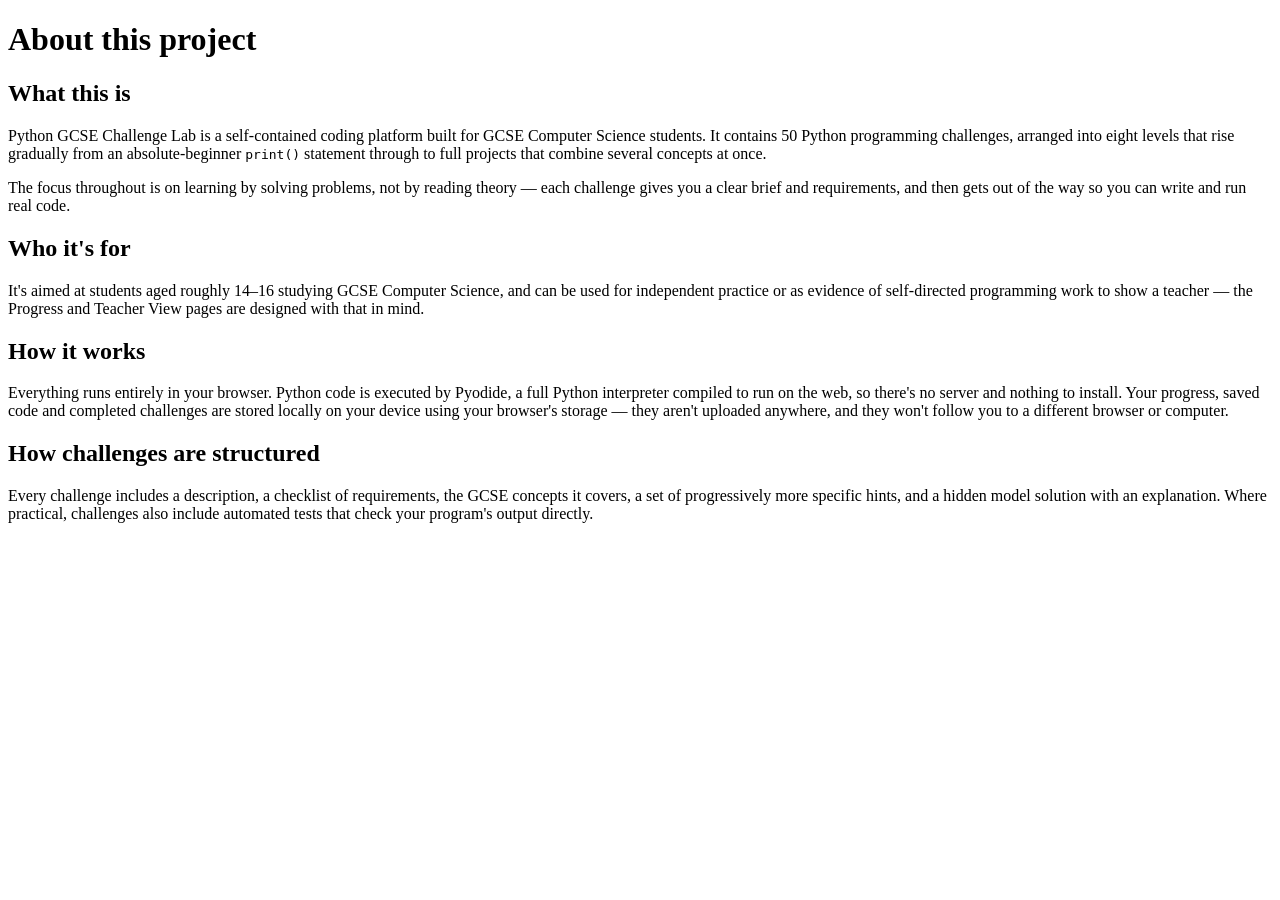
==== about.html @ 59bf7b8e "Add files via upload" ====
<!DOCTYPE html>
<html lang="en">
<head>
<meta charset="UTF-8" />
<meta name="viewport" content="width=device-width, initial-scale=1.0" />
<title>About — Python GCSE Challenge Lab</title>
<link rel="stylesheet" href="css/style.css" />
</head>
<body data-page="about">
<header id="site-header" class="site-header"></header>

<main class="page page-narrow">
  <h1 class="eyebrow-free-title">About this project</h1>

  <div class="about-block">
    <h2>What this is</h2>
    <p>Python GCSE Challenge Lab is a self-contained coding platform built for GCSE Computer Science students. It contains 50 Python programming challenges, arranged into eight levels that rise gradually from an absolute-beginner <code>print()</code> statement through to full projects that combine several concepts at once.</p>
    <p>The focus throughout is on learning by solving problems, not by reading theory — each challenge gives you a clear brief and requirements, and then gets out of the way so you can write and run real code.</p>
  </div>

  <div class="about-block">
    <h2>Who it's for</h2>
    <p>It's aimed at students aged roughly 14–16 studying GCSE Computer Science, and can be used for independent practice or as evidence of self-directed programming work to show a teacher — the Progress and Teacher View pages are designed with that in mind.</p>
  </div>

  <div class="about-block">
    <h2>How it works</h2>
    <p>Everything runs entirely in your browser. Python code is executed by Pyodide, a full Python interpreter compiled to run on the web, so there's no server and nothing to install. Your progress, saved code and completed challenges are stored locally on your device using your browser's storage — they aren't uploaded anywhere, and they won't follow you to a different browser or computer.</p>
  </div>

  <div class="about-block">
    <h2>How challenges are structured</h2>
    <p>Every challenge includes a description, a checklist of requirements, the GCSE concepts it covers, a set of progressively more specific hints, and a hidden model solution with an explanation. Where practical, challenges also include automated tests that check your program's output directly.</p>
  </div>
</main>

<footer id="site-footer" class="site-footer"></footer>

<script src="js/app.js"></script>
</body>
</html>
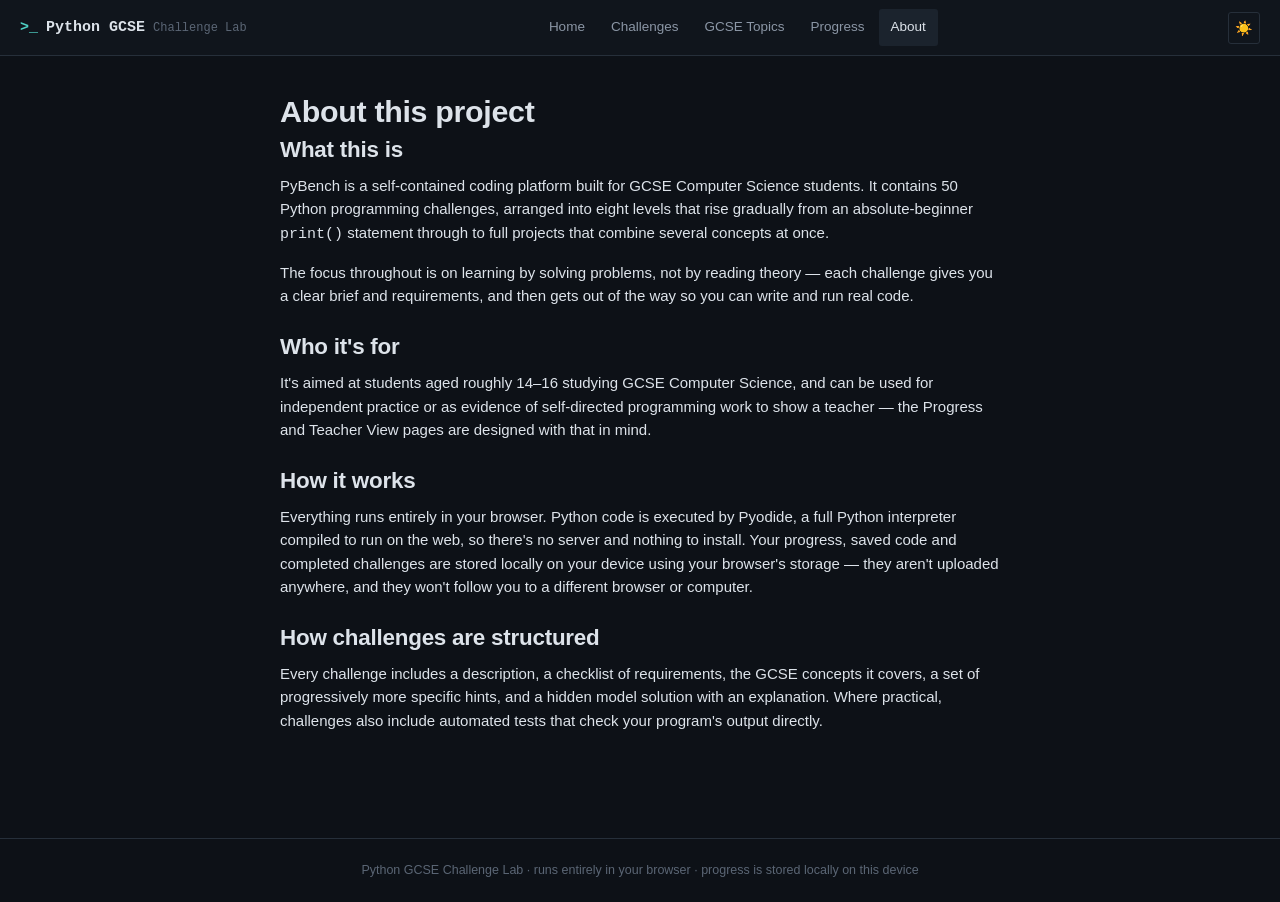
==== commit b34a8989: "Add files via upload" ====
--- a/about.html
+++ b/about.html
@@ -3,7 +3,8 @@
 <head>
 <meta charset="UTF-8" />
 <meta name="viewport" content="width=device-width, initial-scale=1.0" />
-<title>About — Python GCSE Challenge Lab</title>
+<title>About — PyBench</title>
+<link rel="icon" type="image/svg+xml" href="favicon.svg" />
 <link rel="stylesheet" href="css/style.css" />
 </head>
 <body data-page="about">
@@ -14,7 +15,7 @@
 
   <div class="about-block">
     <h2>What this is</h2>
-    <p>Python GCSE Challenge Lab is a self-contained coding platform built for GCSE Computer Science students. It contains 50 Python programming challenges, arranged into eight levels that rise gradually from an absolute-beginner <code>print()</code> statement through to full projects that combine several concepts at once.</p>
+    <p>PyBench is a self-contained coding platform built for GCSE Computer Science students. It contains 50 Python programming challenges, arranged into eight levels that rise gradually from an absolute-beginner <code>print()</code> statement through to full projects that combine several concepts at once.</p>
     <p>The focus throughout is on learning by solving problems, not by reading theory — each challenge gives you a clear brief and requirements, and then gets out of the way so you can write and run real code.</p>
   </div>
 
--- a/css/style.css
+++ b/css/style.css
@@ -0,0 +1,613 @@
+/* ==========================================================================
+   Python GCSE Challenge Lab — Stylesheet
+   Design language: a quiet, IDE-like workspace. Dark charcoal/navy base,
+   a single cyan accent reserved for interactive/active elements, and a
+   monospace face wherever code or code-like data appears.
+   ========================================================================== */
+
+:root {
+  /* Color: dark theme (default) */
+  --bg: #0d1117;
+  --bg-raised: #10151c;
+  --surface: #151b23;
+  --surface-2: #1b232d;
+  --border: #262f3a;
+  --border-strong: #34404d;
+  --text: #dde3ea;
+  --text-dim: #8b96a5;
+  --text-faint: #5b6675;
+  --accent: #4fd1c5;
+  --accent-strong: #7fe4da;
+  --accent-contrast: #04201d;
+  --warn: #e8b04b;
+  --good: #5fce8a;
+  --bad: #e8706b;
+
+  --mono: "SFMono-Regular", "JetBrains Mono", Consolas, "Liberation Mono", Menlo, monospace;
+  --sans: -apple-system, "Segoe UI", Roboto, "Helvetica Neue", Arial, sans-serif;
+
+  --radius: 6px;
+  --radius-sm: 3px;
+  --shadow: 0 8px 24px rgba(0, 0, 0, 0.35);
+
+  --header-h: 56px;
+}
+
+:root[data-theme="light"] {
+  --bg: #f4f6f8;
+  --bg-raised: #ffffff;
+  --surface: #ffffff;
+  --surface-2: #eef1f4;
+  --border: #d7dce2;
+  --border-strong: #b9c1cb;
+  --text: #182028;
+  --text-dim: #4d5865;
+  --text-faint: #8794a3;
+  --accent: #0f8a7c;
+  --accent-strong: #0b6a5f;
+  --accent-contrast: #ffffff;
+  --warn: #9a6a0c;
+  --good: #1f8f52;
+  --bad: #c23b35;
+  --shadow: 0 8px 24px rgba(20, 30, 40, 0.12);
+}
+
+/* ---------------------------------- Reset --------------------------------- */
+
+*, *::before, *::after { box-sizing: border-box; }
+
+html { color-scheme: dark; }
+:root[data-theme="light"] html { color-scheme: light; }
+
+body {
+  margin: 0;
+  background: var(--bg);
+  color: var(--text);
+  font-family: var(--sans);
+  font-size: 15px;
+  line-height: 1.55;
+  -webkit-font-smoothing: antialiased;
+}
+
+h1, h2, h3, h4 { font-family: var(--sans); font-weight: 650; line-height: 1.25; margin: 0 0 0.5em; letter-spacing: -0.01em; }
+h1 { font-size: 1.9rem; }
+h2 { font-size: 1.4rem; }
+h3 { font-size: 1.1rem; }
+p { margin: 0 0 1em; color: var(--text); }
+a { color: var(--accent-strong); text-decoration: none; }
+a:hover { text-decoration: underline; }
+code, pre, .mono { font-family: var(--mono); }
+ul, ol { padding-left: 1.3em; }
+
+:focus-visible {
+  outline: 2px solid var(--accent);
+  outline-offset: 2px;
+}
+
+button {
+  font-family: var(--sans);
+  cursor: pointer;
+}
+
+/* ---------------------------------- Layout -------------------------------- */
+
+.site-header {
+  height: var(--header-h);
+  border-bottom: 1px solid var(--border);
+  background: var(--bg-raised);
+  display: flex;
+  align-items: center;
+  justify-content: space-between;
+  padding: 0 20px;
+  position: sticky;
+  top: 0;
+  z-index: 50;
+}
+
+.brand {
+  display: flex;
+  align-items: baseline;
+  gap: 8px;
+  font-family: var(--mono);
+  font-weight: 700;
+  font-size: 15px;
+  color: var(--text);
+}
+.brand .brand-mark { color: var(--accent); }
+.brand .brand-sub { color: var(--text-faint); font-weight: 500; font-size: 12px; }
+
+.main-nav {
+  display: flex;
+  gap: 2px;
+}
+.main-nav a {
+  color: var(--text-dim);
+  font-size: 13.5px;
+  padding: 8px 12px;
+  border-radius: var(--radius-sm);
+}
+.main-nav a:hover { color: var(--text); text-decoration: none; background: var(--surface-2); }
+.main-nav a.active { color: var(--text); background: var(--surface-2); }
+
+.header-actions { display: flex; align-items: center; gap: 10px; }
+
+.icon-btn {
+  background: transparent;
+  border: 1px solid var(--border);
+  color: var(--text-dim);
+  border-radius: var(--radius-sm);
+  width: 32px;
+  height: 32px;
+  display: flex;
+  align-items: center;
+  justify-content: center;
+  font-size: 14px;
+}
+.icon-btn:hover { color: var(--text); border-color: var(--border-strong); }
+
+.page {
+  max-width: 1180px;
+  margin: 0 auto;
+  padding: 36px 20px 80px;
+}
+.page-narrow { max-width: 760px; }
+.page-wide { max-width: 1360px; }
+
+.eyebrow-free-title { margin-bottom: 6px; }
+.page-lede { color: var(--text-dim); max-width: 640px; }
+
+/* ---------------------------------- Buttons ------------------------------- */
+
+.btn {
+  display: inline-flex;
+  align-items: center;
+  gap: 8px;
+  border-radius: var(--radius-sm);
+  padding: 9px 16px;
+  font-size: 13.5px;
+  font-weight: 600;
+  border: 1px solid var(--border-strong);
+  background: var(--surface-2);
+  color: var(--text);
+}
+.btn:hover { border-color: var(--text-faint); text-decoration: none; }
+.btn-primary {
+  background: var(--accent);
+  border-color: var(--accent);
+  color: var(--accent-contrast);
+}
+.btn-primary:hover { background: var(--accent-strong); border-color: var(--accent-strong); }
+.btn-ghost {
+  background: transparent;
+  border-color: transparent;
+  color: var(--text-dim);
+}
+.btn-ghost:hover { color: var(--text); background: var(--surface-2); }
+.btn-danger { color: var(--bad); border-color: var(--border); background: transparent; }
+.btn-danger:hover { border-color: var(--bad); }
+.btn-sm { padding: 6px 11px; font-size: 12.5px; }
+.btn:disabled { opacity: 0.45; cursor: not-allowed; }
+
+/* ---------------------------------- Cards --------------------------------- */
+
+.panel {
+  background: var(--surface);
+  border: 1px solid var(--border);
+  border-radius: var(--radius);
+}
+
+.card {
+  background: var(--surface);
+  border: 1px solid var(--border);
+  border-radius: var(--radius);
+  padding: 16px;
+}
+
+/* --------------------------------- Home hero ------------------------------ */
+
+.hero {
+  border: 1px solid var(--border);
+  background: var(--bg-raised);
+  border-radius: var(--radius);
+  padding: 40px;
+  display: grid;
+  grid-template-columns: 1.1fr 0.9fr;
+  gap: 32px;
+  align-items: center;
+}
+@media (max-width: 860px) { .hero { grid-template-columns: 1fr; padding: 24px; } }
+
+.hero h1 { font-size: 2.1rem; margin-bottom: 12px; }
+.hero p.lede { color: var(--text-dim); font-size: 16px; margin-bottom: 22px; }
+.hero-actions { display: flex; gap: 10px; flex-wrap: wrap; }
+
+.hero-console {
+  font-family: var(--mono);
+  font-size: 13px;
+  background: var(--bg);
+  border: 1px solid var(--border);
+  border-radius: var(--radius);
+  overflow: hidden;
+}
+.hero-console .console-bar {
+  display: flex;
+  gap: 6px;
+  padding: 9px 12px;
+  border-bottom: 1px solid var(--border);
+  background: var(--surface);
+}
+.hero-console .dot { width: 9px; height: 9px; border-radius: 50%; background: var(--border-strong); }
+.hero-console pre { margin: 0; padding: 16px; color: var(--text-dim); white-space: pre-wrap; }
+.hero-console .out-good { color: var(--good); }
+.hero-console .out-prompt { color: var(--accent-strong); }
+
+.home-stats {
+  display: grid;
+  grid-template-columns: repeat(4, 1fr);
+  gap: 14px;
+  margin: 30px 0;
+}
+@media (max-width: 700px) { .home-stats { grid-template-columns: repeat(2, 1fr); } }
+.stat-block { border: 1px solid var(--border); border-radius: var(--radius); padding: 16px; }
+.stat-block .num { font-family: var(--mono); font-size: 1.6rem; font-weight: 700; color: var(--accent); }
+.stat-block .lbl { color: var(--text-dim); font-size: 13px; margin-top: 4px; }
+
+.level-strip { display: flex; flex-direction: column; gap: 8px; margin-top: 14px; }
+.level-row {
+  display: grid;
+  grid-template-columns: 90px 1fr auto;
+  align-items: center;
+  gap: 14px;
+  padding: 10px 14px;
+  border: 1px solid var(--border);
+  border-radius: var(--radius-sm);
+  background: var(--surface);
+}
+.level-row .level-tag { font-family: var(--mono); font-size: 12px; color: var(--accent-strong); }
+.level-row .level-name { font-size: 13.5px; }
+.level-row .level-count { font-size: 12px; color: var(--text-faint); font-family: var(--mono); }
+
+/* ------------------------------ Challenge list ----------------------------- */
+
+.filter-bar {
+  display: flex;
+  gap: 10px;
+  flex-wrap: wrap;
+  align-items: center;
+  margin-bottom: 22px;
+  padding: 14px;
+  border: 1px solid var(--border);
+  border-radius: var(--radius);
+  background: var(--surface);
+}
+.filter-bar input[type="search"],
+.filter-bar select {
+  background: var(--bg);
+  border: 1px solid var(--border-strong);
+  color: var(--text);
+  border-radius: var(--radius-sm);
+  padding: 8px 10px;
+  font-size: 13px;
+  font-family: var(--sans);
+}
+.filter-bar input[type="search"] { flex: 1 1 200px; min-width: 160px; }
+.filter-bar label { font-size: 12px; color: var(--text-faint); margin-right: 6px; }
+.filter-group { display: flex; align-items: center; }
+.filter-count { margin-left: auto; font-size: 12.5px; color: var(--text-faint); font-family: var(--mono); }
+
+.challenge-grid {
+  display: grid;
+  grid-template-columns: repeat(auto-fill, minmax(280px, 1fr));
+  gap: 14px;
+}
+
+.challenge-card {
+  border: 1px solid var(--border);
+  border-radius: var(--radius);
+  background: var(--surface);
+  padding: 16px;
+  display: flex;
+  flex-direction: column;
+  gap: 10px;
+  transition: border-color 0.12s ease;
+}
+.challenge-card:hover { border-color: var(--border-strong); text-decoration: none; }
+.challenge-card .cc-top { display: flex; justify-content: space-between; align-items: flex-start; gap: 8px; }
+.challenge-card .cc-id { font-family: var(--mono); color: var(--text-faint); font-size: 12px; }
+.challenge-card h3 { font-size: 15px; margin: 0; color: var(--text); }
+.challenge-card .cc-desc { color: var(--text-dim); font-size: 13px; margin: 0; }
+.challenge-card .cc-meta { display: flex; gap: 6px; flex-wrap: wrap; }
+.challenge-card .cc-footer { margin-top: auto; display: flex; justify-content: space-between; align-items: center; }
+
+.badge {
+  font-size: 11px;
+  font-family: var(--mono);
+  padding: 3px 7px;
+  border-radius: var(--radius-sm);
+  border: 1px solid var(--border-strong);
+  color: var(--text-dim);
+  white-space: nowrap;
+}
+.badge-level { color: var(--accent-strong); border-color: rgba(79, 209, 197, 0.35); }
+.badge-stretch { color: var(--warn); border-color: rgba(232, 176, 75, 0.4); }
+.badge-done { color: var(--good); border-color: rgba(95, 206, 138, 0.4); }
+.badge-progress { color: var(--warn); border-color: rgba(232, 176, 75, 0.4); }
+
+.status-dot { width: 8px; height: 8px; border-radius: 50%; display: inline-block; }
+.status-dot.done { background: var(--good); }
+.status-dot.viewed { background: var(--warn); }
+.status-dot.new { background: var(--text-faint); }
+
+/* --------------------------------- Detail page ----------------------------- */
+
+.challenge-header {
+  display: flex;
+  justify-content: space-between;
+  align-items: flex-start;
+  gap: 16px;
+  margin-bottom: 18px;
+  flex-wrap: wrap;
+}
+.challenge-header .ch-meta-line {
+  font-family: var(--mono);
+  color: var(--text-faint);
+  font-size: 12.5px;
+  margin-bottom: 6px;
+}
+
+.workbench {
+  display: grid;
+  grid-template-columns: minmax(300px, 420px) 1fr;
+  gap: 16px;
+  align-items: start;
+}
+@media (max-width: 980px) { .workbench { grid-template-columns: 1fr; } }
+
+.brief-panel { padding: 20px; }
+.brief-section { margin-bottom: 20px; }
+.brief-section:last-child { margin-bottom: 0; }
+.brief-section h4 {
+  font-size: 11.5px;
+  color: var(--text-faint);
+  margin-bottom: 8px;
+  font-weight: 700;
+}
+.req-list { list-style: none; padding: 0; margin: 0; display: flex; flex-direction: column; gap: 6px; }
+.req-list li { display: flex; gap: 8px; align-items: flex-start; font-size: 13.5px; color: var(--text-dim); }
+.req-list li::before { content: "—"; color: var(--text-faint); }
+.concept-chips { display: flex; flex-wrap: wrap; gap: 6px; }
+.chip {
+  font-family: var(--mono);
+  font-size: 11.5px;
+  padding: 3px 8px;
+  border-radius: var(--radius-sm);
+  background: var(--surface-2);
+  border: 1px solid var(--border);
+  color: var(--text-dim);
+}
+.example-block { background: var(--bg); border: 1px solid var(--border); border-radius: var(--radius-sm); padding: 10px 12px; font-family: var(--mono); font-size: 12.5px; color: var(--text-dim); white-space: pre-wrap; }
+
+.editor-panel { display: flex; flex-direction: column; gap: 12px; }
+
+.editor-toolbar {
+  display: flex;
+  align-items: center;
+  gap: 8px;
+  padding: 8px 10px;
+  border: 1px solid var(--border);
+  border-radius: var(--radius) var(--radius) 0 0;
+  background: var(--surface);
+  border-bottom: none;
+}
+.editor-toolbar .tb-label { font-family: var(--mono); font-size: 12px; color: var(--text-faint); margin-right: auto; }
+
+.code-shell {
+  border: 1px solid var(--border);
+  border-radius: 0 0 var(--radius) var(--radius);
+  overflow: hidden;
+  background: var(--bg);
+}
+
+.code-area-wrap {
+  display: flex;
+  font-family: var(--mono);
+  font-size: 13.5px;
+  line-height: 1.6;
+}
+.line-numbers {
+  user-select: none;
+  text-align: right;
+  color: var(--text-faint);
+  padding: 12px 10px 12px 0;
+  background: var(--bg-raised);
+  border-right: 1px solid var(--border);
+  white-space: pre;
+  overflow: hidden;
+}
+textarea.code-input {
+  flex: 1;
+  resize: vertical;
+  min-height: 260px;
+  background: var(--bg);
+  color: var(--text);
+  border: none;
+  padding: 12px;
+  font-family: var(--mono);
+  font-size: 13.5px;
+  line-height: 1.6;
+  outline: none;
+  tab-size: 4;
+}
+
+.console-wrap { border-top: 1px solid var(--border); }
+.console-head {
+  display: flex;
+  align-items: center;
+  gap: 8px;
+  padding: 8px 12px;
+  background: var(--surface);
+  font-family: var(--mono);
+  font-size: 11.5px;
+  color: var(--text-faint);
+  border-bottom: 1px solid var(--border);
+}
+.console-out {
+  margin: 0;
+  padding: 12px;
+  font-family: var(--mono);
+  font-size: 13px;
+  min-height: 90px;
+  max-height: 260px;
+  overflow-y: auto;
+  white-space: pre-wrap;
+  color: var(--text-dim);
+}
+.console-out .err { color: var(--bad); }
+.console-out .ok-line { color: var(--good); }
+.console-out .prompt-line { color: var(--accent-strong); }
+
+.test-results { display: flex; flex-direction: column; gap: 6px; margin-top: 10px; }
+.test-row {
+  display: flex;
+  align-items: center;
+  gap: 8px;
+  font-size: 12.5px;
+  font-family: var(--mono);
+  padding: 7px 10px;
+  border-radius: var(--radius-sm);
+  border: 1px solid var(--border);
+}
+.test-row.pass { color: var(--good); border-color: rgba(95, 206, 138, 0.35); }
+.test-row.fail { color: var(--bad); border-color: rgba(232, 112, 107, 0.35); }
+.test-row.pending { color: var(--text-faint); }
+
+.hint-list { display: flex; flex-direction: column; gap: 8px; }
+.hint-item {
+  border: 1px solid var(--border);
+  border-radius: var(--radius-sm);
+  overflow: hidden;
+}
+.hint-item summary {
+  padding: 9px 12px;
+  cursor: pointer;
+  font-size: 13px;
+  color: var(--text-dim);
+  list-style: none;
+  display: flex;
+  align-items: center;
+  gap: 8px;
+}
+.hint-item summary::-webkit-details-marker { display: none; }
+.hint-item summary::before { content: "+"; color: var(--accent); font-family: var(--mono); width: 12px; }
+.hint-item[open] summary::before { content: "–"; }
+.hint-item .hint-body { padding: 0 12px 12px 30px; color: var(--text-dim); font-size: 13px; }
+.hint-body code { background: var(--bg); padding: 1px 5px; border-radius: 3px; }
+
+.solution-gate {
+  border: 1px solid var(--border);
+  border-radius: var(--radius);
+  padding: 16px;
+  text-align: center;
+  color: var(--text-dim);
+  font-size: 13.5px;
+}
+.solution-gate p { margin-bottom: 12px; }
+
+.solution-block { display: none; flex-direction: column; gap: 14px; }
+.solution-block.visible { display: flex; }
+.solution-code {
+  background: var(--bg);
+  border: 1px solid var(--border);
+  border-radius: var(--radius-sm);
+  padding: 14px;
+  font-family: var(--mono);
+  font-size: 13px;
+  overflow-x: auto;
+  white-space: pre;
+  color: var(--text);
+}
+
+.completion-bar {
+  display: flex;
+  align-items: center;
+  gap: 12px;
+  padding: 14px 16px;
+  border: 1px solid var(--border);
+  border-radius: var(--radius);
+  margin-top: 16px;
+  flex-wrap: wrap;
+}
+.completion-bar .status-text { font-size: 13.5px; color: var(--text-dim); margin-right: auto; }
+
+/* ---------------------------------- Topics -------------------------------- */
+
+.topic-grid {
+  display: grid;
+  grid-template-columns: repeat(auto-fill, minmax(220px, 1fr));
+  gap: 12px;
+}
+.topic-card {
+  border: 1px solid var(--border);
+  border-radius: var(--radius);
+  background: var(--surface);
+  padding: 16px;
+  display: flex;
+  flex-direction: column;
+  gap: 8px;
+}
+.topic-card h3 { font-size: 14.5px; margin: 0; }
+.topic-card .topic-count { font-family: var(--mono); font-size: 12px; color: var(--text-faint); }
+.topic-progress-track { height: 5px; background: var(--surface-2); border-radius: 4px; overflow: hidden; }
+.topic-progress-fill { height: 100%; background: var(--accent); }
+
+/* --------------------------------- Progress -------------------------------- */
+
+.progress-summary { display: grid; grid-template-columns: 1.1fr 0.9fr; gap: 18px; margin-bottom: 24px; }
+@media (max-width: 860px) { .progress-summary { grid-template-columns: 1fr; } }
+
+.big-progress { padding: 22px; }
+.big-progress .pct { font-family: var(--mono); font-size: 2.4rem; font-weight: 700; color: var(--accent); }
+.bar-track { height: 10px; border-radius: 5px; background: var(--surface-2); overflow: hidden; margin: 14px 0; }
+.bar-fill { height: 100%; background: var(--accent); border-radius: 5px; transition: width 0.3s ease; }
+.progress-metrics { display: flex; gap: 22px; flex-wrap: wrap; margin-top: 10px; }
+.progress-metric .m-num { font-family: var(--mono); font-size: 1.15rem; font-weight: 700; }
+.progress-metric .m-lbl { font-size: 12px; color: var(--text-faint); }
+
+.topic-checklist { display: flex; flex-direction: column; gap: 8px; padding: 20px; }
+.topic-checklist .tc-row { display: flex; align-items: center; gap: 10px; font-size: 13.5px; }
+.topic-checklist .tc-row .tc-mark { font-family: var(--mono); width: 16px; }
+.topic-checklist .tc-row.done { color: var(--good); }
+.topic-checklist .tc-row.pending { color: var(--text-faint); }
+
+.completed-table { width: 100%; border-collapse: collapse; font-size: 13px; }
+.completed-table th { text-align: left; color: var(--text-faint); font-weight: 600; font-size: 11.5px; padding: 8px 10px; border-bottom: 1px solid var(--border); }
+.completed-table td { padding: 9px 10px; border-bottom: 1px solid var(--border); color: var(--text-dim); }
+.completed-table tr:last-child td { border-bottom: none; }
+
+.empty-state { padding: 40px 20px; text-align: center; color: var(--text-faint); }
+
+/* ---------------------------------- About --------------------------------- */
+
+.about-block { margin-bottom: 26px; }
+.about-block h2 { margin-bottom: 10px; }
+
+/* --------------------------------- Utility --------------------------------- */
+
+.flex-row { display: flex; gap: 10px; align-items: center; }
+.mt-1 { margin-top: 8px; } .mt-2 { margin-top: 16px; } .mt-3 { margin-top: 24px; }
+.text-dim { color: var(--text-dim); }
+.text-faint { color: var(--text-faint); }
+.hidden { display: none !important; }
+
+.site-footer {
+  border-top: 1px solid var(--border);
+  padding: 22px 20px;
+  text-align: center;
+  color: var(--text-faint);
+  font-size: 12.5px;
+}
+
+@media print {
+  .site-header, .site-footer, .no-print { display: none !important; }
+  body { background: #fff; color: #000; }
+}
